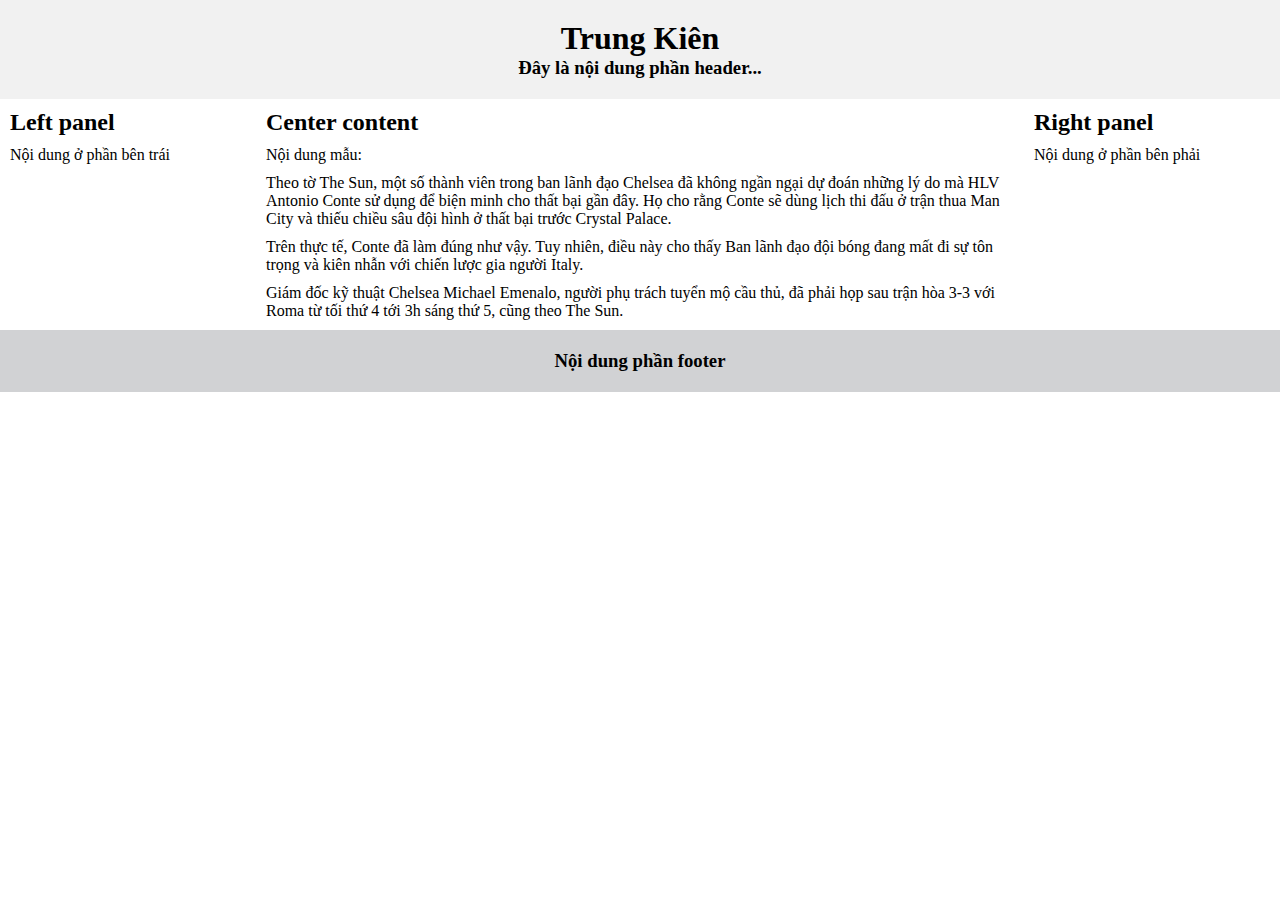
==== index.html @ 9cb09f74 "Update index.html" ====
<!DOCTYPE html>
<html>
<head>
	<title>Đây là CV của Trung Kiên</title>
	<meta charset="utf-8">
	<style type="text/css">
	*{
		margin: 0px auto;
		padding: 0px;
		box-sizing: border-box;
	}
	p{
		padding-top: 10px;
	}
		#header{
			background-color: #f1f1f1;
			text-align: center;
			padding: 20px;
		}
		#footer{
			background-color: #d1d2d4;
			text-align: center;
			padding: 20px;
		}
		#leftPanel{
			width: 20%;
			padding: 10px;
			float: left;
		}
		#mainPanel{
			width: 60%;
			float: left;
			padding: 10px;
		}
		#rightPanel{
			width: 20%;
			float: left;
			padding: 10px;
		}	
		#wrapper{
			display: table; /*để nó bao các thẻ div bên trong*/
			width: 100%;
			margin: 0px auto;
			clear: both;
		}

		/*Responsive*/
		@media screen and (max-width: 600px){
			#leftPanel, #rightPanel, #mainPanel{
				width: 100%;
			}
		}

	</style>
</head>
<body>
	<div id="header">
		<h1>Trung Kiên</h1>
		<h3> Đây là nội dung phần header...</h3> 
	</div>

	<div id="wrapper">

		<div id="leftPanel">
			<h2>Left panel</h2>
			<p>Nội dung ở phần bên trái</p>
		</div>

		<div id="mainPanel">
			<h2>Center content</h2>

			<p>Nội dung mẫu:</p>
			
			<p>Theo tờ The Sun, một số thành viên trong ban lãnh đạo Chelsea đã không ngần ngại dự đoán những lý do mà HLV Antonio Conte sử dụng để biện minh cho thất bại gần đây. Họ cho rằng Conte sẽ dùng lịch thi đấu ở trận thua Man City và thiếu chiều sâu đội hình ở thất bại trước Crystal Palace.</p>

			<p>Trên thực tế, Conte đã làm đúng như vậy. Tuy nhiên, điều này cho thấy Ban lãnh đạo đội bóng đang mất đi sự tôn trọng và kiên nhẫn với chiến lược gia người Italy.</p>

			<p>Giám đốc kỹ thuật Chelsea Michael Emenalo, người phụ trách tuyển mộ cầu thủ, đã phải họp sau trận hòa 3-3 với Roma từ tối thứ 4 tới 3h sáng thứ 5, cũng theo The Sun.</p>
		</div>

		<div id="rightPanel">
			<h2>Right panel</h2>
			<p>Nội dung ở phần bên phải</p>
		</div>
	</div>

	<div id="footer">
		<h3>Nội dung phần footer</h3>
	</div>
</body>
</html>
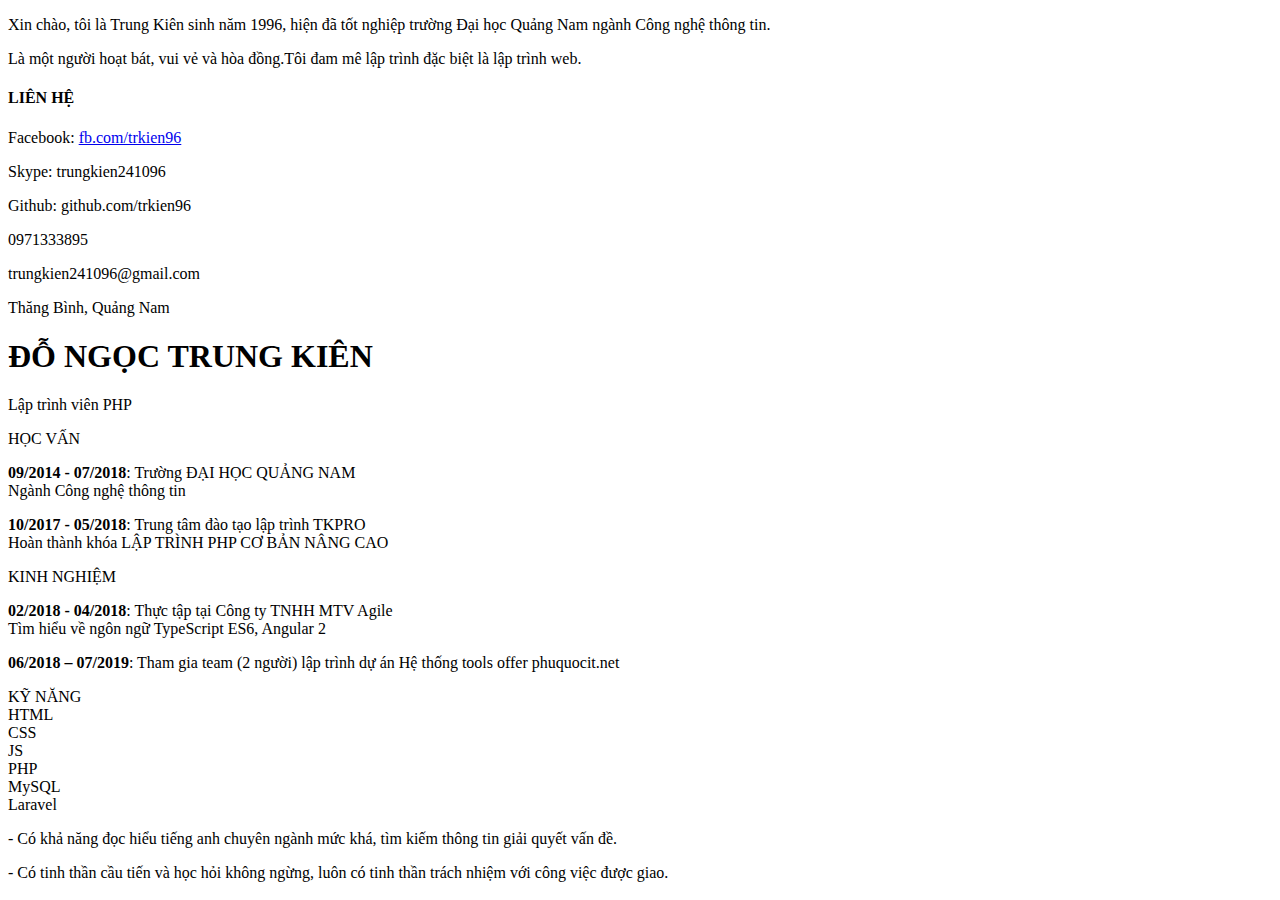
==== commit b1490e9a: "Update index.html" ====
--- a/index.html
+++ b/index.html
@@ -1,91 +1,250 @@
 <!DOCTYPE html>
-<html>
+<html lang="en">
 <head>
-	<title>Đây là CV của Trung Kiên</title>
-	<meta charset="utf-8">
-	<style type="text/css">
-	*{
-		margin: 0px auto;
-		padding: 0px;
-		box-sizing: border-box;
-	}
-	p{
-		padding-top: 10px;
-	}
-		#header{
-			background-color: #f1f1f1;
-			text-align: center;
-			padding: 20px;
-		}
-		#footer{
-			background-color: #d1d2d4;
-			text-align: center;
-			padding: 20px;
-		}
-		#leftPanel{
-			width: 20%;
-			padding: 10px;
-			float: left;
-		}
-		#mainPanel{
-			width: 60%;
-			float: left;
-			padding: 10px;
-		}
-		#rightPanel{
-			width: 20%;
-			float: left;
-			padding: 10px;
-		}	
-		#wrapper{
-			display: table; /*để nó bao các thẻ div bên trong*/
-			width: 100%;
-			margin: 0px auto;
-			clear: both;
-		}
-
-		/*Responsive*/
-		@media screen and (max-width: 600px){
-			#leftPanel, #rightPanel, #mainPanel{
-				width: 100%;
-			}
-		}
-
-	</style>
+	<meta charset="UTF-8">
+	<title>ĐỖ NGỌC TRUNG KIÊN - Hồ sơ cá nhân (CV - online)</title>
+  <link rel="stylesheet" type="text/css" href="css/font-awesome.min.css">
+	<link rel="stylesheet" type="text/css" href="css/cv.css">
+  <link rel="shortcut icon" href="images/logo.png">
 </head>
 <body>
-	<div id="header">
-		<h1>Trung Kiên</h1>
-		<h3> Đây là nội dung phần header...</h3> 
-	</div>
-
-	<div id="wrapper">
-
-		<div id="leftPanel">
-			<h2>Left panel</h2>
-			<p>Nội dung ở phần bên trái</p>
-		</div>
-
-		<div id="mainPanel">
-			<h2>Center content</h2>
-
-			<p>Nội dung mẫu:</p>
-			
-			<p>Theo tờ The Sun, một số thành viên trong ban lãnh đạo Chelsea đã không ngần ngại dự đoán những lý do mà HLV Antonio Conte sử dụng để biện minh cho thất bại gần đây. Họ cho rằng Conte sẽ dùng lịch thi đấu ở trận thua Man City và thiếu chiều sâu đội hình ở thất bại trước Crystal Palace.</p>
-
-			<p>Trên thực tế, Conte đã làm đúng như vậy. Tuy nhiên, điều này cho thấy Ban lãnh đạo đội bóng đang mất đi sự tôn trọng và kiên nhẫn với chiến lược gia người Italy.</p>
-
-			<p>Giám đốc kỹ thuật Chelsea Michael Emenalo, người phụ trách tuyển mộ cầu thủ, đã phải họp sau trận hòa 3-3 với Roma từ tối thứ 4 tới 3h sáng thứ 5, cũng theo The Sun.</p>
-		</div>
-
-		<div id="rightPanel">
-			<h2>Right panel</h2>
-			<p>Nội dung ở phần bên phải</p>
-		</div>
-	</div>
-
-	<div id="footer">
-		<h3>Nội dung phần footer</h3>
-	</div>
+
+<div id="particles-js">
+</div>
+<div class="wrapper">
+  <div class="main-content">
+  	<div class="left-content">
+  		<div class="avatar-cv"></div>
+  		<div class="section">
+          <p class="introduce">Xin chào, tôi là Trung Kiên sinh năm 1996, hiện đã tốt nghiệp trường Đại học Quảng Nam ngành Công nghệ thông tin.</p>
+          <p class="introduce">Là một người hoạt bát, vui vẻ và hòa đồng.Tôi đam mê lập trình đặc biệt là lập trình web. </p>
+      </div>
+  		
+  		<div class="section">
+        <h4 class="title title-contact">LIÊN HỆ</h4>
+        <p><i class="fa fa-facebook-square" aria-hidden="true"></i>Facebook: <a href="http://fb.com/trkien96" target="_blank">fb.com/trkien96</a></p>
+        <p><i class="fa fa-skype" aria-hidden="true"></i>Skype: trungkien241096</p>
+        <p><i class="fa fa-github" aria-hidden="true"></i>Github: github.com/trkien96</p>
+        <p><i class="fa fa-phone" aria-hidden="true"></i>0971333895</p>
+        <p><i class="fa fa-envelope" aria-hidden="true"></i>trungkien241096@gmail.com</p>
+        <p><i class="fa fa-map-marker" aria-hidden="true"></i>Thăng Bình, Quảng Nam</p>
+      </div>
+  		
+  	</div>
+  	<div class="right-content">
+  		<div class="author-info">
+          <h1 class="author-name">ĐỖ NGỌC TRUNG KIÊN</h1>
+          <p class="position">Lập trình viên PHP</p>
+      </div>
+  		
+  		<div class="title title-edu">HỌC VẤN</div>
+  		<div class="edu-timeline timeline">
+  			<p class="sub-timeline"><b>09/2014 - 07/2018</b>: Trường ĐẠI HỌC QUẢNG NAM</br>Ngành Công nghệ thông tin</p>
+        <p class="sub-timeline"><b>10/2017 - 05/2018</b>: Trung tâm đào tạo lập trình TKPRO</br>Hoàn thành khóa LẬP TRÌNH PHP CƠ BẢN NÂNG CAO </p>
+  		</div>
+  		<div class="title title-exp">KINH NGHIỆM</div>
+  		<div class="exp-timeline timeline">
+  			<p class="sub-timeline"><b>02/2018 - 04/2018</b>: Thực tập tại Công ty TNHH MTV Agile</br>Tìm hiểu về ngôn ngữ TypeScript ES6, Angular 2</p>
+        <p class="sub-timeline"><b>06/2018 – 07/2019</b>: Tham gia team (2 người) lập trình dự án Hệ thống tools offer phuquocit.net</p>
+  		</div>
+  		<div class="title title-skill">KỸ NĂNG</div>
+  		<div id="canvas1">
+  			<div class="circle" id="circles-1"></div>
+  			<span class="skill-name-1 skill-name-circle">HTML</span>
+  			<div class="circle" id="circles-2"></div>
+  			<span class="skill-name-2 skill-name-circle">CSS</span>
+  			<div class="circle" id="circles-3"></div>
+  			<span class="skill-name-3 skill-name-circle">JS</span>
+  			<div class="circle" id="circles-4"></div>
+  			<span class="skill-name-4 skill-name-circle">PHP</span>
+  			<div class="circle" id="circles-5"></div>
+  			<span class="skill-name-5 skill-name-circle">MySQL</span>
+        <div class="circle" id="circles-6"></div>
+        <span class="skill-name-6 skill-name-circle">Laravel</span>
+  		</div>
+
+  		<div class="skill-other">
+  			<p class="text">-  Có khả năng đọc hiểu tiếng anh chuyên ngành mức khá, tìm kiếm thông tin giải quyết vấn đề.</p>
+        <p class="text">-  Có tinh thần cầu tiến và học hỏi không ngừng, luôn có tinh thần trách nhiệm với công việc được giao.</p>
+  		</div>
+  	</div>
+  </div>
+</div>
+<script src="js/circles.min.js"></script>
+<script type="text/javascript">
+	Circles.create({
+		id:         'circles-1',
+		value:		85,
+		radius:     60,
+		width:      7,
+		colors:     ['#eeeeee', '#236b81']
+	});
+
+	Circles.create({
+		id:         'circles-2',
+		value:		85,
+		radius:     60,
+		width:      7,
+		colors:     ['#eeeeee', '#236b81']
+	});
+
+	Circles.create({
+		id:         'circles-3',
+		value:		70,
+		radius:     60,
+		width:      7,
+		colors:     ['#eeeeee', '#236b81']
+	});
+
+	Circles.create({
+		id:         'circles-4',
+		value:		80,
+		radius:     60,
+		width:      7,
+		colors:     ['#eeeeee', '#236b81']
+	});
+
+	Circles.create({
+		id:         'circles-5',
+		value:		80,
+		radius:     60,
+		width:      7,
+		colors:     ['#eeeeee', '#236b81']
+	});
+  Circles.create({
+    id:         'circles-6',
+    value:    60,
+    radius:     60,
+    width:      7,
+    colors:     ['#eeeeee', '#236b81']
+  });
+</script>
+
+<script src='js/particles.min.js'></script>
+<script >
+
+particlesJS("particles-js", {
+
+  "particles": {
+    "number": {
+      "value": 250,
+      "density": {
+        "enable": false,
+        "value_area": 1500
+      }
+    },
+    "color": {
+      "value": "#fff"
+    },
+    "shape": {
+      "type": "circle",
+      "stroke": {
+        "width": 0,
+        "color": "#000000"
+      },
+      "polygon": {
+        "nb_sides": 5
+      },
+      "image": {
+        "src": "http://image.ibb.co/g9eFcF/logo_transparent.png",
+        "width": 100,
+        "height": 100
+      }
+    },
+    "opacity": {
+      "value": 1,
+      "random": false,
+      "anim": {
+        "enable": false,
+        "speed": 1,
+        "opacity_min": 0.6,
+        "sync": false
+      }
+    },
+    "size": {
+      "value": 3,
+      "random": true,
+      "anim": {
+        "enable": false,
+        "speed": 40,
+        "size_min": 0.1,
+        "sync": false
+      }
+    },
+    "line_linked": {
+      "enable": true,
+      "distance": 120,
+      "color": "#ffffff",
+      "opacity": 0.5,
+      "width": 1
+    },
+    "move": {
+      "enable": true,
+      "speed": 8,
+      "direction": "random",
+      "random": false,
+      "straight": false,
+      "out_mode": "out",
+      "bounce": true,
+      "attract": {
+        "enable": true,
+        "rotateX": 3600,
+        "rotateY": 3600
+      }
+    }
+  },
+
+
+
+  "interactivity": {
+    "detect_on": "canvas",
+
+    "events": {
+      "onhover": {
+        "enable": true,
+        "mode": "grab"
+      },
+
+      "onclick": {
+        "enable": true,
+        "mode": "remove"
+      },
+      "resize": true
+    },
+
+    "modes": {
+      "grab": {
+        "distance": 140,
+        "line_linked": {
+          "opacity": 1
+        }
+      },
+      "bubble": {
+        "distance": 100,
+        "size": 4,
+        "duration": 2,
+        "opacity": 1,
+        "speed": 3
+      },
+
+      "repulse": {
+        "distance": 200,
+        "duration": 0.5
+      },
+
+      "push": {
+        "particles_nb": 5
+      },
+
+      "remove": {
+        "particles_nb": 2
+      }
+    }
+  },
+  "retina_detect": true
+});
+//# sourceURL=pen.js
+</script>
+
 </body>
 </html>
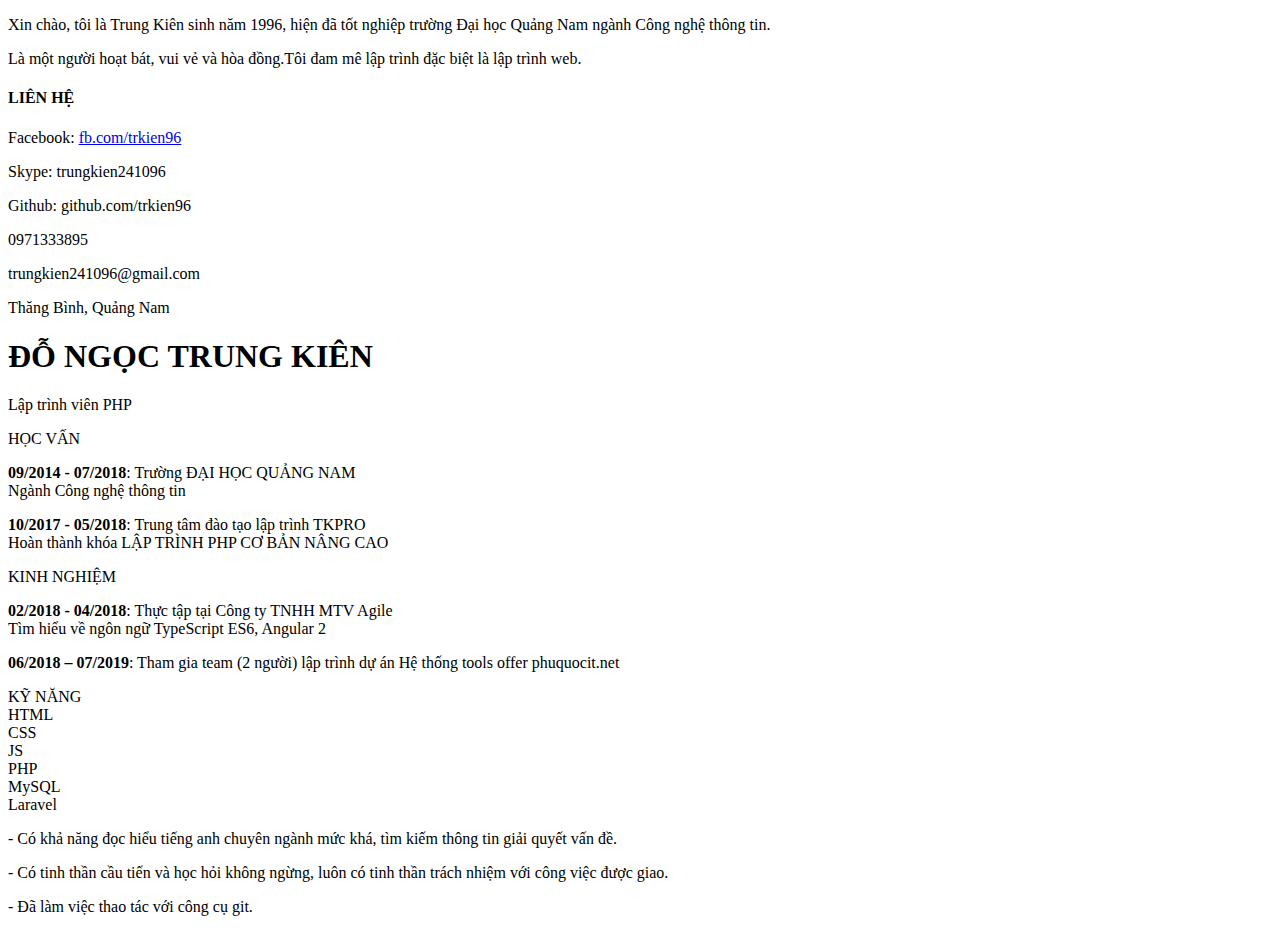
==== commit c288ff9e: "Update index.html" ====
--- a/index.html
+++ b/index.html
@@ -66,6 +66,7 @@
   		<div class="skill-other">
   			<p class="text">-  Có khả năng đọc hiểu tiếng anh chuyên ngành mức khá, tìm kiếm thông tin giải quyết vấn đề.</p>
         <p class="text">-  Có tinh thần cầu tiến và học hỏi không ngừng, luôn có tinh thần trách nhiệm với công việc được giao.</p>
+			<p class="text">-  Đã làm việc thao tác với công cụ git.</p>
   		</div>
   	</div>
   </div>
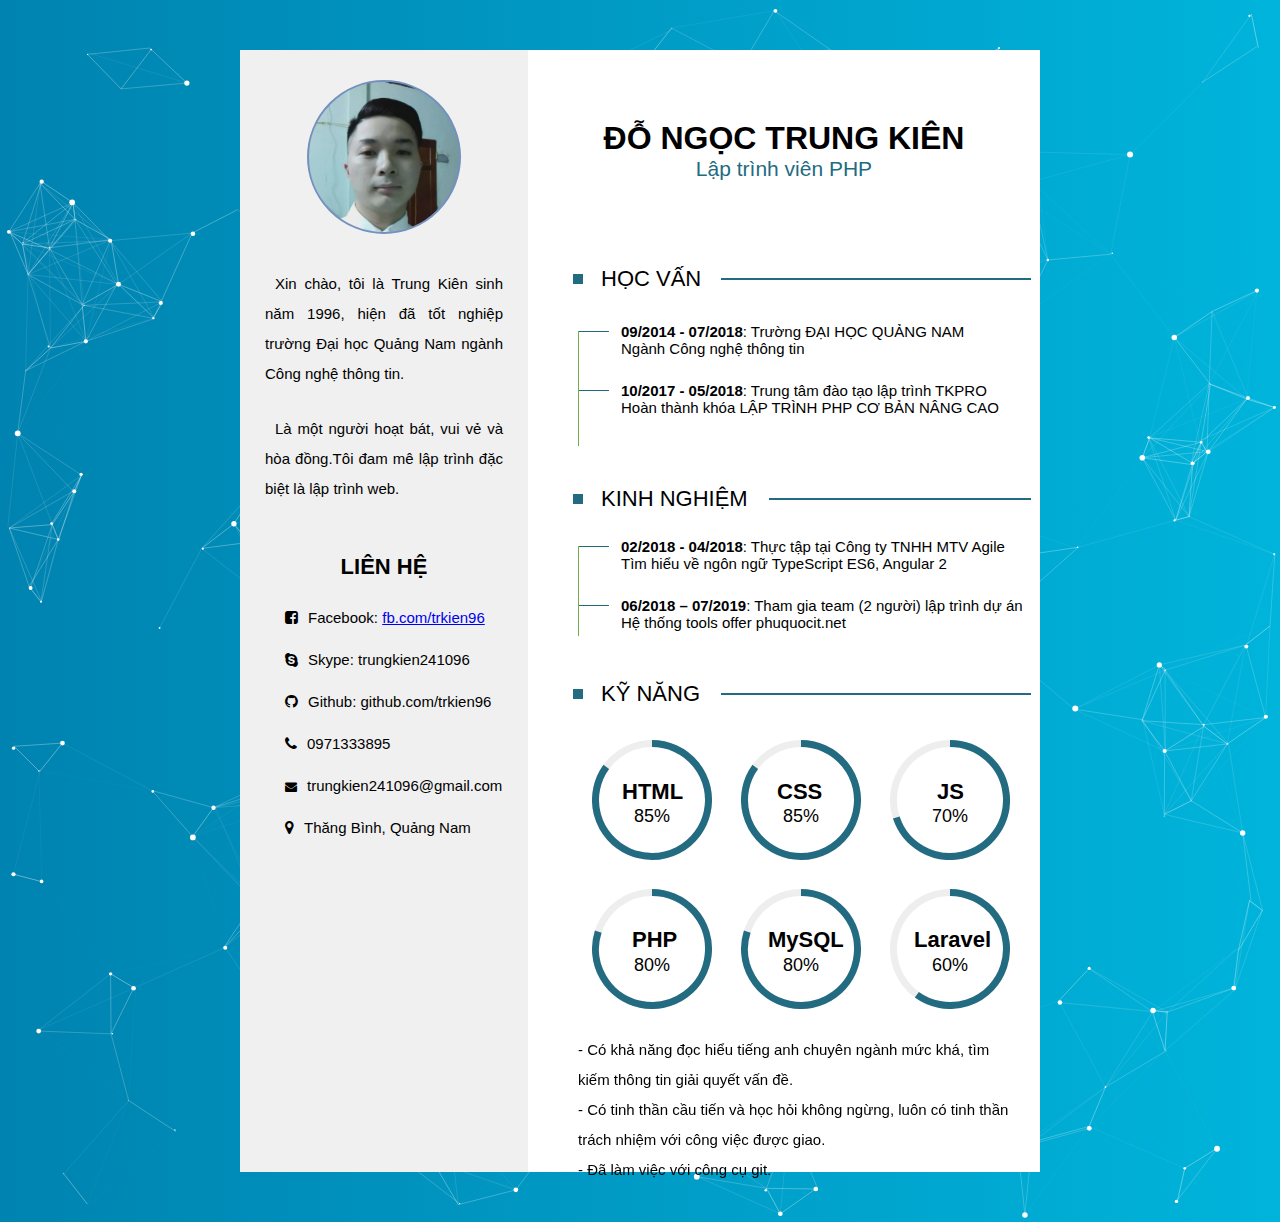
==== commit eba7aad5: "Update CV online" ====
--- a/index.html
+++ b/index.html
@@ -66,7 +66,7 @@
   		<div class="skill-other">
   			<p class="text">-  Có khả năng đọc hiểu tiếng anh chuyên ngành mức khá, tìm kiếm thông tin giải quyết vấn đề.</p>
         <p class="text">-  Có tinh thần cầu tiến và học hỏi không ngừng, luôn có tinh thần trách nhiệm với công việc được giao.</p>
-			<p class="text">-  Đã làm việc thao tác với công cụ git.</p>
+        <p class="text">-  Đã làm việc với công cụ git.</p>
   		</div>
   	</div>
   </div>
@@ -248,4 +248,4 @@
 </script>
 
 </body>
-</html>
+</html>--- a/css/cv.css
+++ b/css/cv.css
@@ -0,0 +1,354 @@
+*{
+    margin: 0;
+    padding: 0;
+    border: none;
+}
+
+body {
+    font-weight: 500;
+    font-family: Arial, "Helvetica Neue", Helvetica, sans-serif;
+    background: #00B4DB;
+    background: -webkit-linear-gradient(left, #0083B0, #00B4DB);
+    background: -o-linear-gradient(left, #0083B0, #00B4DB);
+    background: linear-gradient(to right, #0083B0, #00B4DB);
+}
+
+.font-weight-400 {
+    font-weight: 400;
+}
+
+.font-weight-500 {
+    font-weight: 500;
+}
+
+.font-weight-600 {
+    font-weight: 600;
+}
+
+#particles-js {
+    position: relative;
+    width: 100%;
+    height: 1122px;
+    padding: 50px 0;
+}
+
+.wrapper {
+    width: 100%;
+    height: 1122px;
+    position: absolute;
+    top: 50px;
+}
+
+.main-content {
+    width: 800px;
+    height: 100%;
+    background: white;
+    margin: 0px auto;
+}
+
+.left-content {
+    width: 36%;
+    height: 100%;
+    background: rgba(240, 240, 240, 1);
+    float: left;
+}
+
+.right-content {
+    width: 64%;
+    height: 100%;
+    background: rgb(255, 255, 255);
+    float: right;
+    position: relative;
+}
+
+.avatar-cv {
+    background: url(../images/avatar.jpg);
+    background-size: cover;
+    width: 150px;
+    height: 150px;
+    border: 2px solid rgb(117, 144, 189);
+    border-radius: 50%;
+    margin: 30px auto 35px;
+}
+
+.title {
+    font-size: 22px;
+    font-style: normal;
+    font-variant: normal;
+    height: 30px;
+}
+
+.title-contact {
+    text-align: center;
+    margin: 10px auto;
+}
+
+p > i.fa.fa-envelope {
+    font-size: 12px;
+}
+
+.introduce {
+    font-size: 15px;
+    text-align: justify;
+    margin: 25px;
+    line-height: 2;
+}
+
+.section {
+    margin-bottom: 50px;
+}
+
+.left-content > .section > p {
+    font-size: 15px;
+    margin: 25px;
+    text-indent: 10px;
+}
+
+.left-content > .section > p > i {
+    margin-right: 10px;
+}
+
+.author-info {
+    padding: 70px 0 50px;
+    text-align: center;
+}
+
+.position {
+    font-size: 21px;
+    color: #236b81;
+}
+
+.title-edu, .title-exp, .title-skill {
+    position: absolute;
+    left: 45px;
+    padding-left: 28px;
+    width: 436px;
+}
+
+.title-edu {
+    margin: 35px 0px 10px 0px;
+}
+
+.title-edu:before {
+    content: "";
+    width: 10px;
+    height: 10px;
+    background: #236b81;
+    display: inline-block;
+    vertical-align: top;
+    margin-right: 10px;
+    margin-top: -2px;
+    position: absolute;
+    left: 0px;
+    bottom: 12px;
+}
+
+.title-edu:after {
+    content: "";
+    width: 310px;
+    height: 2px;
+    background: #236b81;
+    display: inline-block;
+    vertical-align: top;
+    margin-right: 10px;
+    margin-top: -2px;
+    position: absolute;
+    left: 148px;
+    bottom: 16px;
+}
+
+.title-exp {
+    margin: 140px 0px 10px 0px;
+}
+
+.title-exp:before {
+    content: "";
+    width: 10px;
+    height: 10px;
+    background: #236b81;
+    display: inline-block;
+    vertical-align: top;
+    margin-right: 10px;
+    margin-top: -2px;
+    position: absolute;
+    left: 0px;
+    bottom: 12px;
+}
+
+.title-exp:after {
+    content: "";
+    width: 262px;
+    height: 2px;
+    background: #236b81;
+    display: inline-block;
+    vertical-align: top;
+    margin-right: 10px;
+    margin-top: -2px;
+    position: absolute;
+    left: 196px;
+    bottom: 16px;
+}
+
+.title-skill {
+    margin: 245px 0px 10px 0px;
+}
+
+.title-skill:before {
+    content: "";
+    width: 10px;
+    height: 10px;
+    background: #236b81;
+    display: inline-block;
+    vertical-align: top;
+    margin-right: 10px;
+    margin-top: -2px;
+    position: absolute;
+    left: 0px;
+    bottom: 12px;
+}
+
+.title-skill:after {
+    content: "";
+    width: 310px;
+    height: 2px;
+    background: #236b81;
+    display: inline-block;
+    vertical-align: top;
+    margin-right: 10px;
+    margin-top: -2px;
+    position: absolute;
+    left: 148px;
+    bottom: 16px;
+}
+
+.timeline {
+    position: relative;
+    border-left: 1px solid rgba(112, 173, 71, 1);
+    margin-left: 50px;
+}
+
+.edu-timeline {
+    top: 100px;
+    height: 115px;
+}
+
+.exp-timeline {
+    top: 200px;
+    height: 90px;
+}
+
+.sub-timeline {
+    position: relative;
+    padding-left: 42px;
+    top: -8px;
+    font-size: 15px;
+    margin: 0px 0px 25px;
+}
+
+.sub-timeline:before {
+    content: "";
+    width: 30px;
+    height: 1px;
+    background: #236b81;
+    display: inline-block;
+    vertical-align: top;
+    margin-right: 10px;
+    margin-top: -2px;
+    position: absolute;
+    left: 0px;
+    bottom: 25px;
+}
+
+#canvas1 {
+    width: 450px;
+    height: 290px;
+    position: absolute;
+    top: 690px;
+    left: 50px;
+}
+
+.circle {
+    width: 121px;
+    float: left;
+}
+
+#circles-1, #circles-2, #circles-3 {
+    margin: 0px 14px;
+}
+
+#circles-4, #circles-5, #circles-6  {
+    margin: 25px 14px;
+}
+
+canvas.particles-js-canvas-el {
+  position: absolute;
+  top: 0;
+  width: 100%;
+  height: 100%;
+}
+
+.circles-decimals {
+    font-size: .4em;
+}
+
+span.circles-integer {
+    position: absolute;
+    top: 16px;
+    left: 42px;
+    font-size: 18px;
+    font-weight: 400;
+    text-align: center;
+}
+
+span.circles-integer:after {
+    content: "%";
+}
+
+span.skill-name-circle {
+    position: absolute;
+    font-size: 22px;
+    font-weight: 600;
+    text-align: center;
+}
+
+span.skill-name-1 {
+    top: 39px;
+    left: 44px;
+}
+
+span.skill-name-2 {
+    top: 39px;
+    left: 199px;
+}
+
+span.skill-name-3 {
+    top: 39px;
+    left: 359px;
+}
+
+span.skill-name-4 {
+    top: 187px;
+    left: 54px;
+}
+
+span.skill-name-5 {
+    top: 187px;
+    left: 190px;
+}
+
+span.skill-name-6 {
+    top: 187px;
+    left: 336px;
+}
+
+.skill-other {
+    position: absolute;
+    top: 985px;
+    left: 25px;
+}
+
+p.text {
+    font-size: 15px;
+    margin:0 25px;
+    line-height: 2;
+}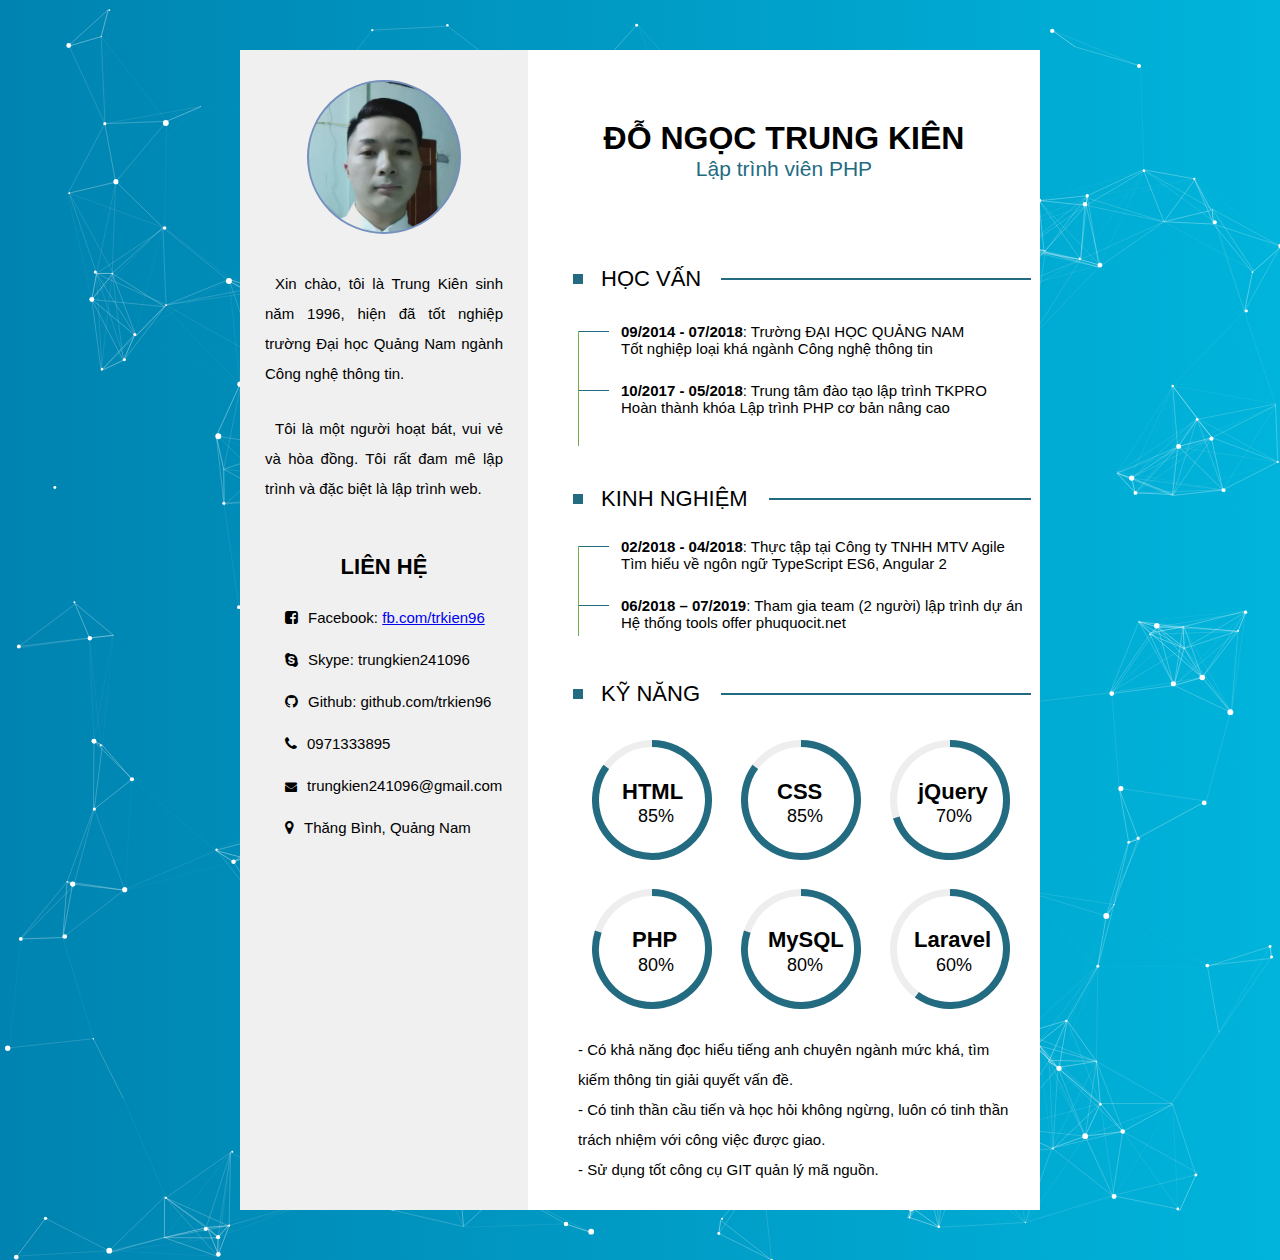
==== commit 89da713a: "change content and stylesheet" ====
--- a/index.html
+++ b/index.html
@@ -17,7 +17,7 @@
   		<div class="avatar-cv"></div>
   		<div class="section">
           <p class="introduce">Xin chào, tôi là Trung Kiên sinh năm 1996, hiện đã tốt nghiệp trường Đại học Quảng Nam ngành Công nghệ thông tin.</p>
-          <p class="introduce">Là một người hoạt bát, vui vẻ và hòa đồng.Tôi đam mê lập trình đặc biệt là lập trình web. </p>
+          <p class="introduce">Tôi là một người hoạt bát, vui vẻ và hòa đồng. Tôi rất đam mê lập trình và đặc biệt là lập trình web. </p>
       </div>
   		
   		<div class="section">
@@ -39,8 +39,8 @@
   		
   		<div class="title title-edu">HỌC VẤN</div>
   		<div class="edu-timeline timeline">
-  			<p class="sub-timeline"><b>09/2014 - 07/2018</b>: Trường ĐẠI HỌC QUẢNG NAM</br>Ngành Công nghệ thông tin</p>
-        <p class="sub-timeline"><b>10/2017 - 05/2018</b>: Trung tâm đào tạo lập trình TKPRO</br>Hoàn thành khóa LẬP TRÌNH PHP CƠ BẢN NÂNG CAO </p>
+  			<p class="sub-timeline"><b>09/2014 - 07/2018</b>: Trường ĐẠI HỌC QUẢNG NAM</br>Tốt nghiệp loại khá ngành Công nghệ thông tin</p>
+        <p class="sub-timeline"><b>10/2017 - 05/2018</b>: Trung tâm đào tạo lập trình TKPRO</br>Hoàn thành khóa Lập trình PHP cơ bản nâng cao</p>
   		</div>
   		<div class="title title-exp">KINH NGHIỆM</div>
   		<div class="exp-timeline timeline">
@@ -54,7 +54,7 @@
   			<div class="circle" id="circles-2"></div>
   			<span class="skill-name-2 skill-name-circle">CSS</span>
   			<div class="circle" id="circles-3"></div>
-  			<span class="skill-name-3 skill-name-circle">JS</span>
+  			<span class="skill-name-3 skill-name-circle">jQuery</span>
   			<div class="circle" id="circles-4"></div>
   			<span class="skill-name-4 skill-name-circle">PHP</span>
   			<div class="circle" id="circles-5"></div>
@@ -66,7 +66,7 @@
   		<div class="skill-other">
   			<p class="text">-  Có khả năng đọc hiểu tiếng anh chuyên ngành mức khá, tìm kiếm thông tin giải quyết vấn đề.</p>
         <p class="text">-  Có tinh thần cầu tiến và học hỏi không ngừng, luôn có tinh thần trách nhiệm với công việc được giao.</p>
-        <p class="text">-  Đã làm việc với công cụ git.</p>
+        <p class="text">-  Sử dụng tốt công cụ GIT quản lý mã nguồn.</p>
   		</div>
   	</div>
   </div>
--- a/css/cv.css
+++ b/css/cv.css
@@ -28,13 +28,13 @@
 #particles-js {
     position: relative;
     width: 100%;
-    height: 1122px;
+    height: 1160px;
     padding: 50px 0;
 }
 
 .wrapper {
     width: 100%;
-    height: 1122px;
+    height: 1160px;
     position: absolute;
     top: 50px;
 }
@@ -294,7 +294,7 @@
 span.circles-integer {
     position: absolute;
     top: 16px;
-    left: 42px;
+    left: 46px;
     font-size: 18px;
     font-weight: 400;
     text-align: center;
@@ -323,7 +323,7 @@
 
 span.skill-name-3 {
     top: 39px;
-    left: 359px;
+    left: 340px;
 }
 
 span.skill-name-4 {
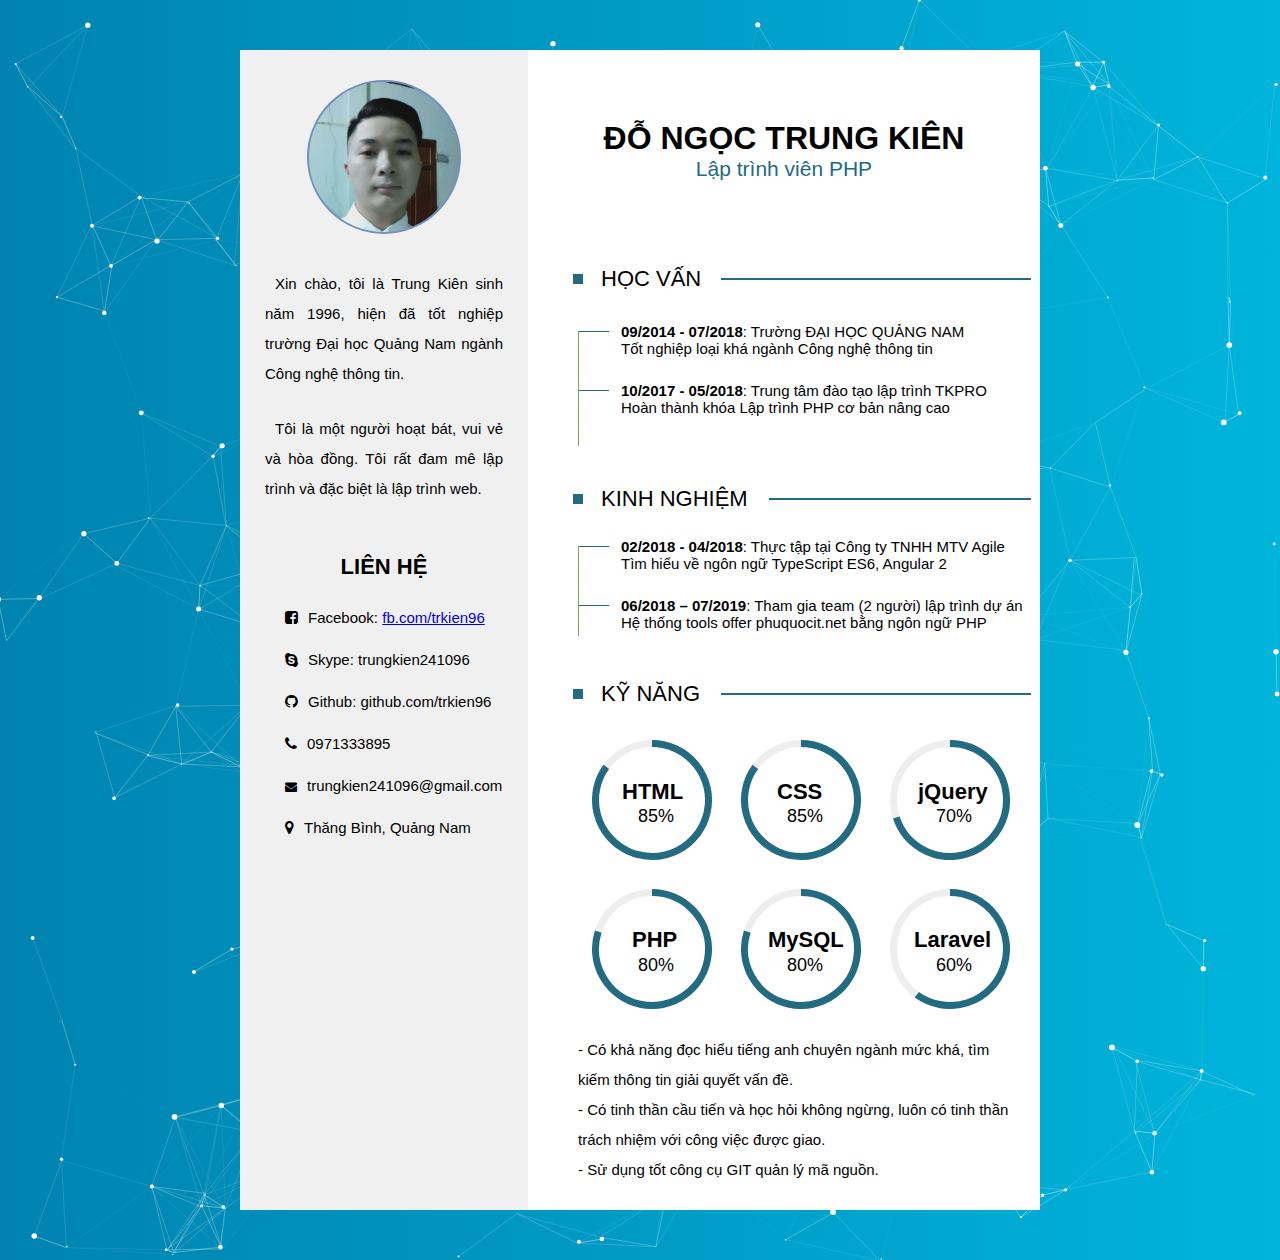
==== commit 6f6d6ddb: "Update index.html" ====
--- a/index.html
+++ b/index.html
@@ -45,7 +45,7 @@
   		<div class="title title-exp">KINH NGHIỆM</div>
   		<div class="exp-timeline timeline">
   			<p class="sub-timeline"><b>02/2018 - 04/2018</b>: Thực tập tại Công ty TNHH MTV Agile</br>Tìm hiểu về ngôn ngữ TypeScript ES6, Angular 2</p>
-        <p class="sub-timeline"><b>06/2018 – 07/2019</b>: Tham gia team (2 người) lập trình dự án Hệ thống tools offer phuquocit.net</p>
+        <p class="sub-timeline"><b>06/2018 – 07/2019</b>: Tham gia team (2 người) lập trình dự án Hệ thống tools offer phuquocit.net bằng ngôn ngữ PHP</p>
   		</div>
   		<div class="title title-skill">KỸ NĂNG</div>
   		<div id="canvas1">
@@ -248,4 +248,4 @@
 </script>
 
 </body>
-</html>+</html>
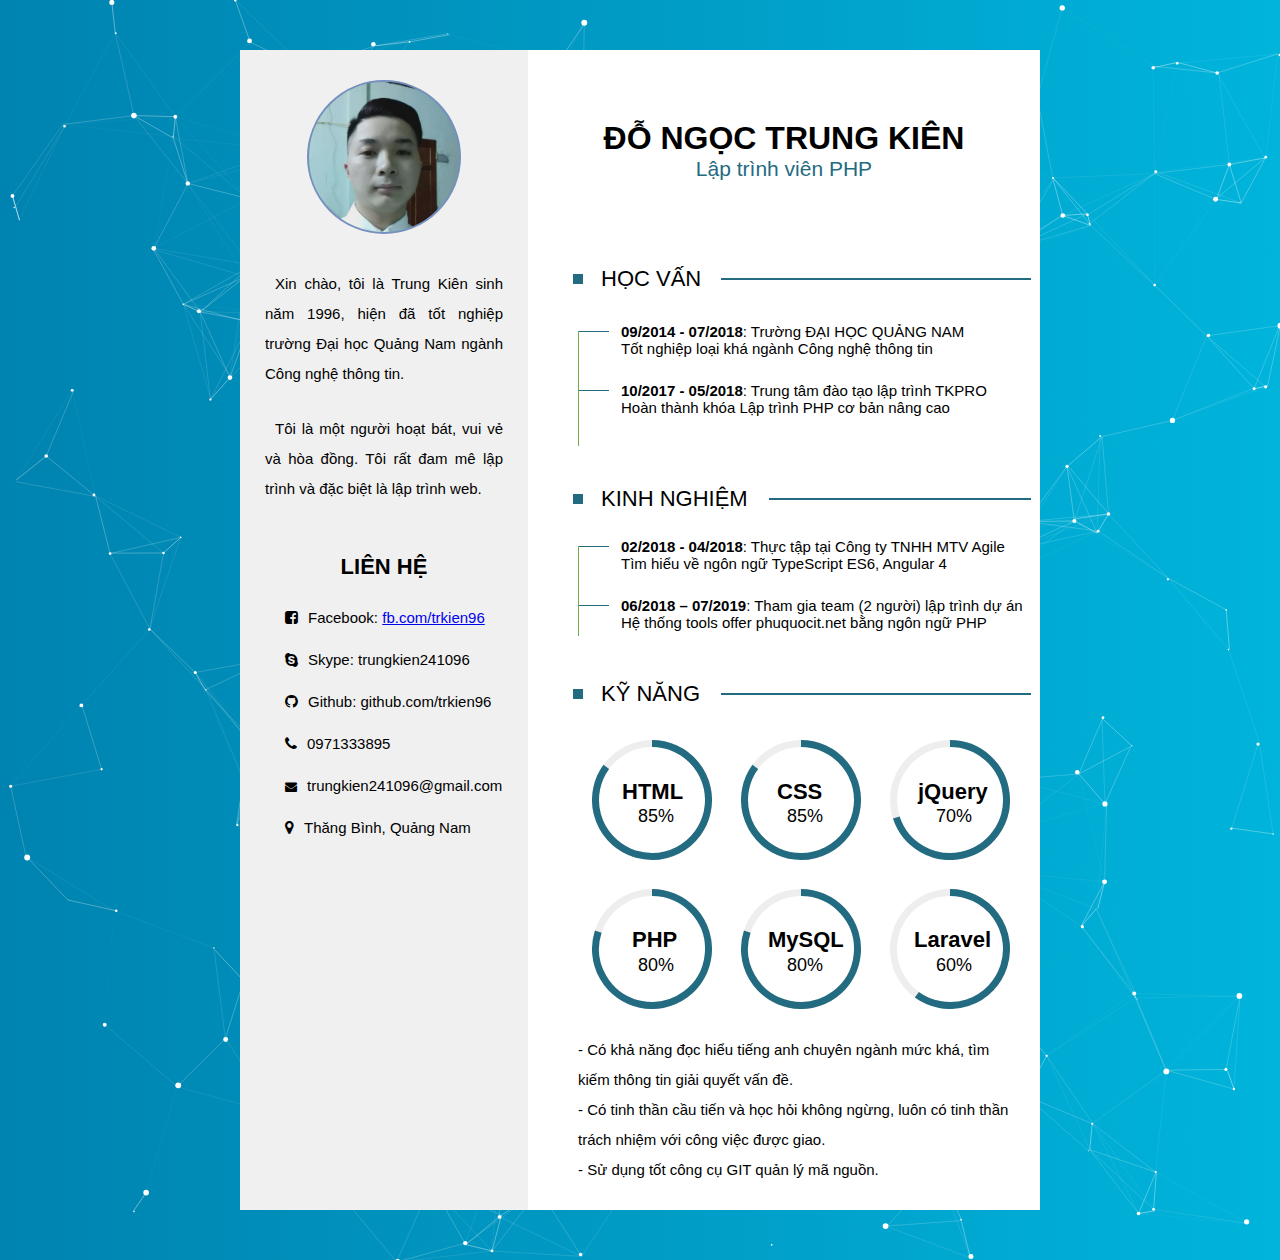
==== commit 03539131: "Update index.html" ====
--- a/index.html
+++ b/index.html
@@ -44,7 +44,7 @@
   		</div>
   		<div class="title title-exp">KINH NGHIỆM</div>
   		<div class="exp-timeline timeline">
-  			<p class="sub-timeline"><b>02/2018 - 04/2018</b>: Thực tập tại Công ty TNHH MTV Agile</br>Tìm hiểu về ngôn ngữ TypeScript ES6, Angular 2</p>
+  			<p class="sub-timeline"><b>02/2018 - 04/2018</b>: Thực tập tại Công ty TNHH MTV Agile</br>Tìm hiểu về ngôn ngữ TypeScript ES6, Angular 4</p>
         <p class="sub-timeline"><b>06/2018 – 07/2019</b>: Tham gia team (2 người) lập trình dự án Hệ thống tools offer phuquocit.net bằng ngôn ngữ PHP</p>
   		</div>
   		<div class="title title-skill">KỸ NĂNG</div>
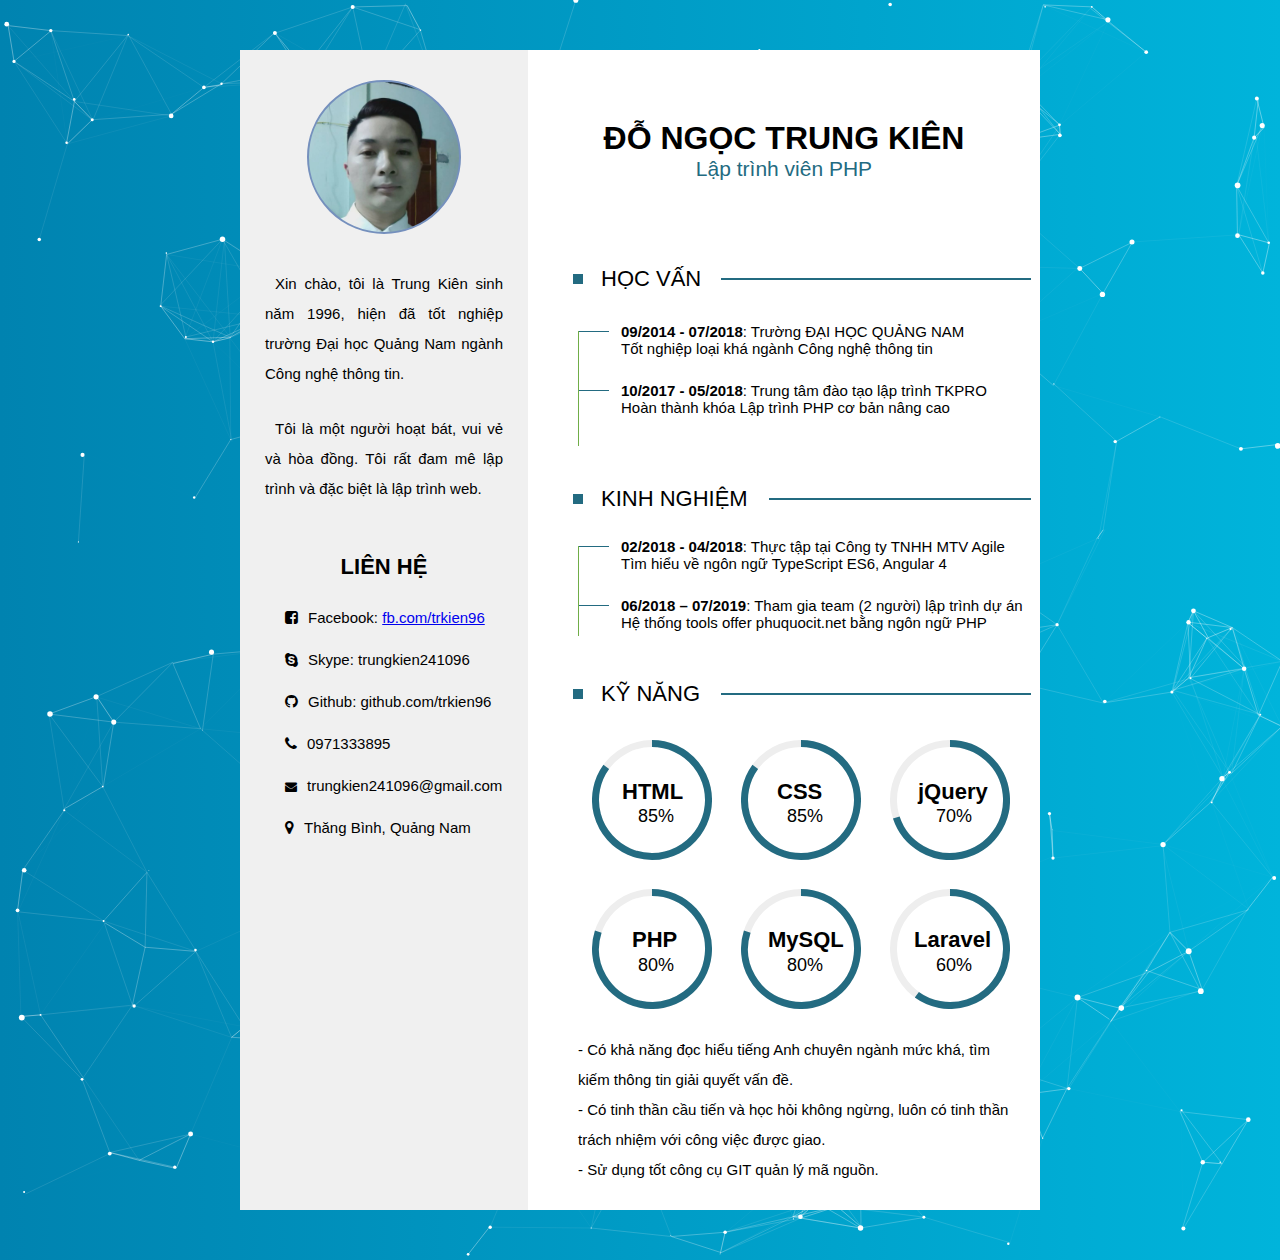
==== commit 47de91dd: "Update index.html" ====
--- a/index.html
+++ b/index.html
@@ -64,7 +64,7 @@
   		</div>
 
   		<div class="skill-other">
-  			<p class="text">-  Có khả năng đọc hiểu tiếng anh chuyên ngành mức khá, tìm kiếm thông tin giải quyết vấn đề.</p>
+  			<p class="text">-  Có khả năng đọc hiểu tiếng Anh chuyên ngành mức khá, tìm kiếm thông tin giải quyết vấn đề.</p>
         <p class="text">-  Có tinh thần cầu tiến và học hỏi không ngừng, luôn có tinh thần trách nhiệm với công việc được giao.</p>
         <p class="text">-  Sử dụng tốt công cụ GIT quản lý mã nguồn.</p>
   		</div>
